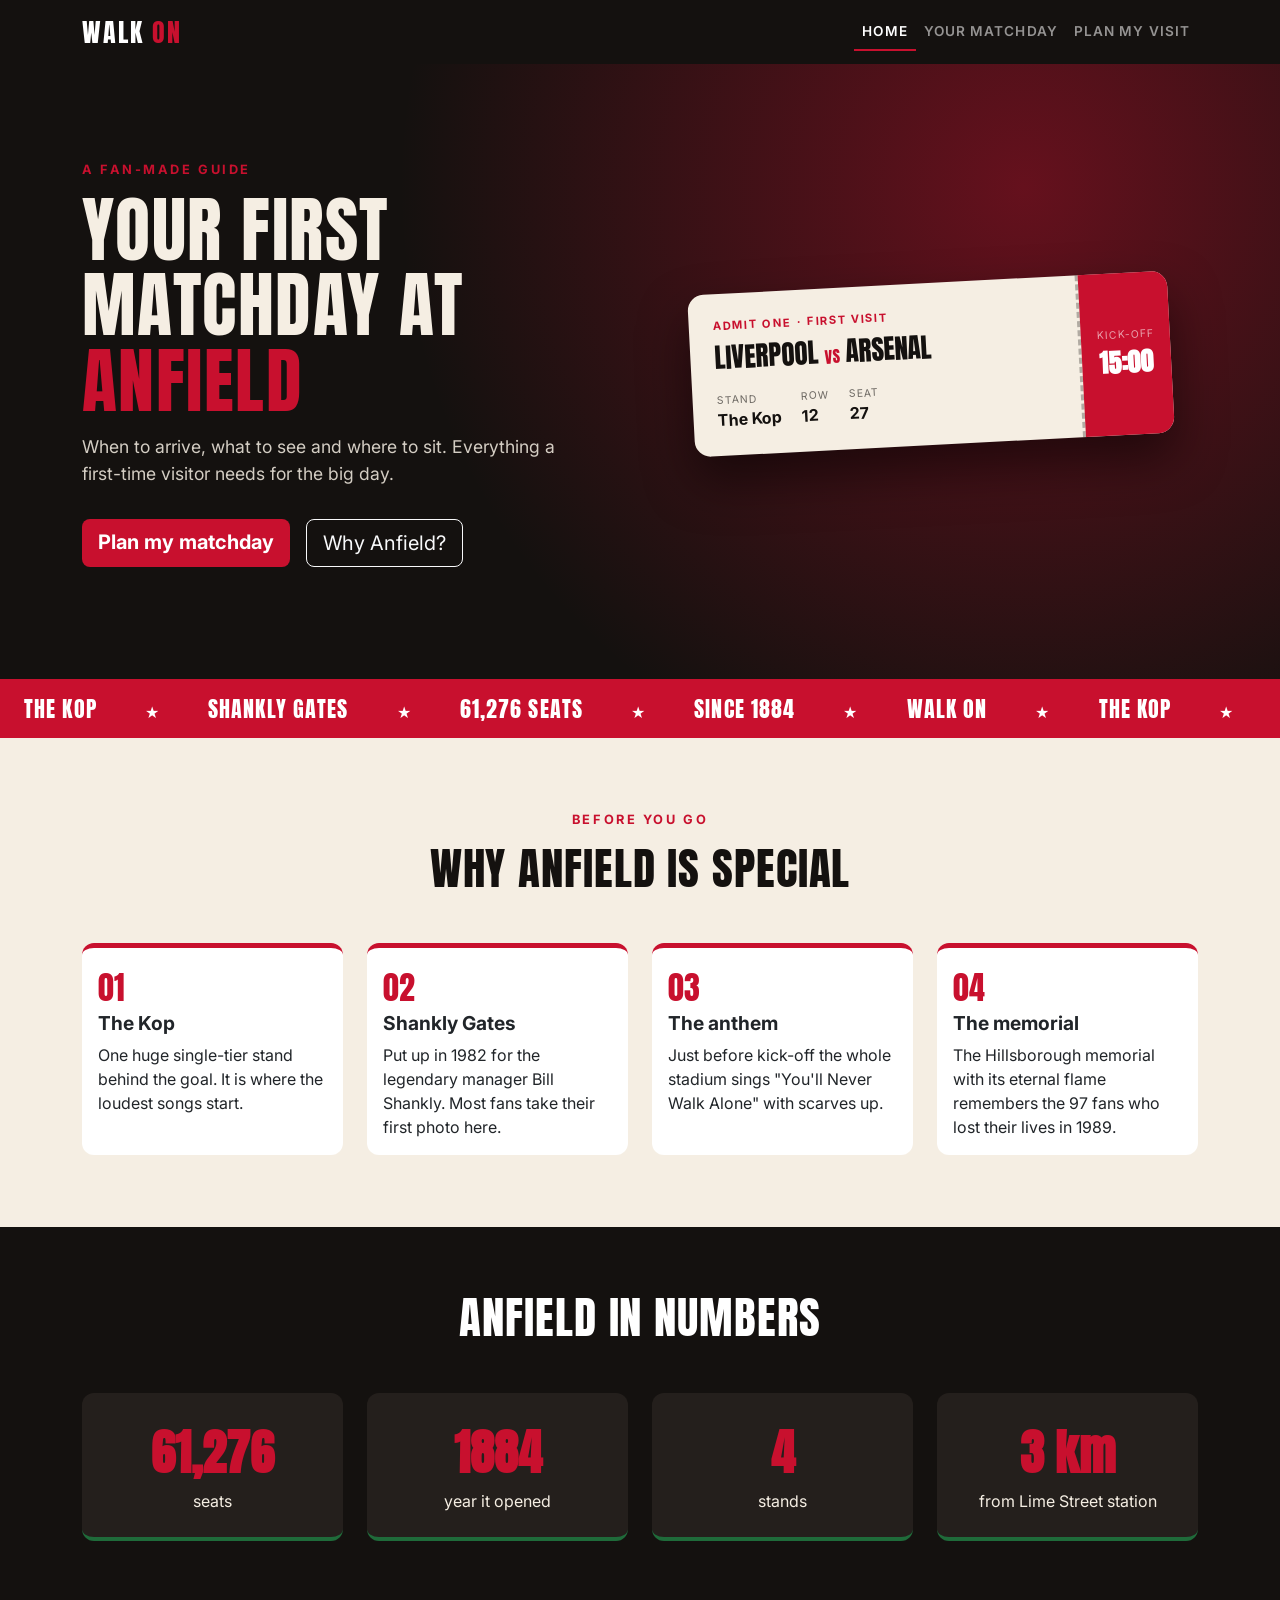
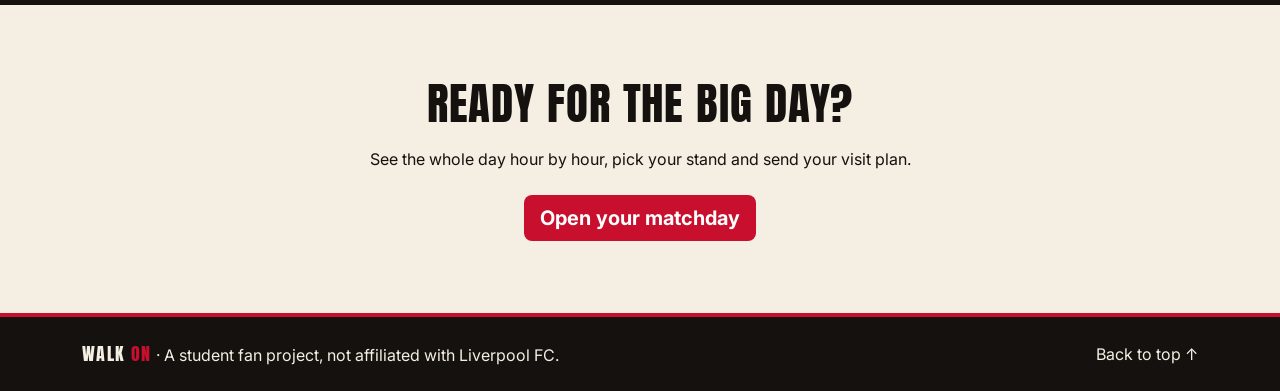
==== index.html @ 8450c429 "Add files via upload" ====
<!DOCTYPE html>
<html lang="en">
<head>
  <meta charset="UTF-8">
  <meta name="viewport" content="width=device-width, initial-scale=1.0">
  <title>Walk On | Your first matchday at Anfield</title>
  <link rel="preconnect" href="https://fonts.googleapis.com">
  <link rel="preconnect" href="https://fonts.gstatic.com" crossorigin>
  <link href="https://fonts.googleapis.com/css2?family=Anton&family=Inter:wght@400;600;700&display=swap" rel="stylesheet">
  <link href="https://cdn.jsdelivr.net/npm/bootstrap@5.3.8/dist/css/bootstrap.min.css" rel="stylesheet" integrity="sha384-sRIl4kxILFvY47J16cr9ZwB07vP4J8+LH7qKQnuqkuIAvNWLzeN8tE5YBujZqJLB" crossorigin="anonymous">
  <link rel="stylesheet" href="css/style.css">
</head>
<body>

  <header>
    <nav class="navbar navbar-expand-lg navbar-dark bg-ink sticky-top">
      <div class="container">
        <a class="navbar-brand logo" href="index.html">WALK <span>ON</span></a>
        <button class="navbar-toggler" type="button" data-bs-toggle="collapse" data-bs-target="#menu" aria-controls="menu" aria-expanded="false" aria-label="Toggle navigation">
          <span class="navbar-toggler-icon"></span>
        </button>
        <div class="collapse navbar-collapse" id="menu">
          <ul class="navbar-nav ms-auto">
            <li class="nav-item"><a class="nav-link active" aria-current="page" href="index.html">Home</a></li>
            <li class="nav-item"><a class="nav-link" href="matchday.html">Your Matchday</a></li>
            <li class="nav-item"><a class="nav-link" href="matchday.html#plan">Plan My Visit</a></li>
          </ul>
        </div>
      </div>
    </nav>
  </header>

  <main>

    <section class="hero">
      <div class="container">
        <div class="row align-items-center g-4 g-lg-5">
          <div class="col-12 col-lg-6 text-center text-lg-start">
            <p class="kicker">A fan-made guide</p>
            <h1 class="hero-title">Your first matchday at <span>Anfield</span></h1>
            <p class="hero-text">When to arrive, what to see and where to sit. Everything a first-time visitor needs for the big day.</p>
            <div class="d-flex flex-column flex-sm-row gap-3 justify-content-center justify-content-lg-start">
              <a href="matchday.html" class="btn btn-red btn-lg">Plan my matchday</a>
              <a href="#why" class="btn btn-outline-light btn-lg">Why Anfield?</a>
            </div>
          </div>
          <div class="col-12 col-lg-6">
            <div class="ticket">
              <div class="ticket-main">
                <p class="ticket-label">Admit one · First visit</p>
                <p class="ticket-match">Liverpool <span>vs</span> Arsenal</p>
                <div class="ticket-info">
                  <div><small>Stand</small><strong>The Kop</strong></div>
                  <div><small>Row</small><strong>12</strong></div>
                  <div><small>Seat</small><strong>27</strong></div>
                </div>
              </div>
              <div class="ticket-stub">
                <small>Kick-off</small>
                <strong>15:00</strong>
              </div>
            </div>
          </div>
        </div>
      </div>
    </section>

    <div class="marquee" aria-hidden="true">
      <div class="marquee-track">
        <span>The Kop</span><span>Shankly Gates</span><span>61,276 seats</span><span>Since 1884</span><span>Walk on</span>
        <span>The Kop</span><span>Shankly Gates</span><span>61,276 seats</span><span>Since 1884</span><span>Walk on</span>
      </div>
    </div>

    <section id="why" class="py-5 bg-cream">
      <div class="container py-lg-4">
        <p class="kicker text-center">Before you go</p>
        <h2 class="section-title text-center mb-5">Why Anfield is special</h2>
        <div class="row row-cols-1 row-cols-md-2 row-cols-lg-4 g-4">
          <div class="col">
            <article class="card h-100 why-card">
              <div class="card-body">
                <span class="why-number">01</span>
                <h3 class="card-title">The Kop</h3>
                <p class="card-text">One huge single-tier stand behind the goal. It is where the loudest songs start.</p>
              </div>
            </article>
          </div>
          <div class="col">
            <article class="card h-100 why-card">
              <div class="card-body">
                <span class="why-number">02</span>
                <h3 class="card-title">Shankly Gates</h3>
                <p class="card-text">Put up in 1982 for the legendary manager Bill Shankly. Most fans take their first photo here.</p>
              </div>
            </article>
          </div>
          <div class="col">
            <article class="card h-100 why-card">
              <div class="card-body">
                <span class="why-number">03</span>
                <h3 class="card-title">The anthem</h3>
                <p class="card-text">Just before kick-off the whole stadium sings "You'll Never Walk Alone" with scarves up.</p>
              </div>
            </article>
          </div>
          <div class="col">
            <article class="card h-100 why-card">
              <div class="card-body">
                <span class="why-number">04</span>
                <h3 class="card-title">The memorial</h3>
                <p class="card-text">The Hillsborough memorial with its eternal flame remembers the 97 fans who lost their lives in 1989.</p>
              </div>
            </article>
          </div>
        </div>
      </div>
    </section>

    <section class="numbers">
      <div class="container">
        <h2 class="section-title text-white text-center mb-5">Anfield in numbers</h2>
        <div class="numbers-grid">
          <div class="number-box">
            <strong>61,276</strong>
            <span>seats</span>
          </div>
          <div class="number-box">
            <strong>1884</strong>
            <span>year it opened</span>
          </div>
          <div class="number-box">
            <strong>4</strong>
            <span>stands</span>
          </div>
          <div class="number-box">
            <strong>3 km</strong>
            <span>from Lime Street station</span>
          </div>
        </div>
      </div>
    </section>

    <section class="py-5 bg-cream">
      <div class="container text-center py-lg-4">
        <h2 class="section-title mb-3">Ready for the big day?</h2>
        <p class="mb-4">See the whole day hour by hour, pick your stand and send your visit plan.</p>
        <a href="matchday.html" class="btn btn-red btn-lg">Open your matchday</a>
      </div>
    </section>

  </main>

  <footer class="footer">
    <div class="container d-flex flex-column flex-md-row justify-content-between align-items-center gap-2 text-center">
      <p class="mb-0"><span class="logo">WALK <span>ON</span></span> · A student fan project, not affiliated with Liverpool FC.</p>
      <a href="#" class="footer-link">Back to top ↑</a>
    </div>
  </footer>

  <script src="https://cdn.jsdelivr.net/npm/bootstrap@5.3.8/dist/js/bootstrap.bundle.min.js" integrity="sha384-FKyoEForCGlyvwx9Hj09JcYn3nv7wiPVlz7YYwJrWVcXK/BmnVDxM+D2scQbITxI" crossorigin="anonymous"></script>
</body>
</html>
---- css/style.css ----
:root {
  --red: #c8102e;
  --red-dark: #9e0c24;
  --ink: #14110f;
  --ink-soft: #241f1c;
  --cream: #f5eee3;
  --green: #1f6b3a;
  --title-font: 'Anton', Impact, 'Arial Narrow', sans-serif;
}

body {
  font-family: 'Inter', Arial, sans-serif;
  color: var(--ink);
  background-color: var(--cream);
}

section {
  scroll-margin-top: 4rem;
}

.bg-ink {
  background-color: var(--ink);
}

.bg-cream {
  background-color: var(--cream);
}

.logo {
  font-family: var(--title-font);
  font-size: 1.6rem;
  letter-spacing: 0.08em;
}

.logo span {
  color: var(--red);
}

.navbar .nav-link {
  text-transform: uppercase;
  font-size: 0.85rem;
  font-weight: 600;
  letter-spacing: 0.08em;
}

.navbar .nav-link.active {
  color: white;
  border-bottom: 2px solid var(--red);
}

.kicker {
  color: var(--red);
  text-transform: uppercase;
  font-weight: 700;
  letter-spacing: 0.2em;
  font-size: 0.8rem;
  margin-bottom: 0.75rem;
}

.section-title,
.hero-title {
  font-family: var(--title-font);
  text-transform: uppercase;
  letter-spacing: 0.02em;
}

.section-title {
  font-size: 2.2rem;
}

.btn-red {
  background-color: var(--red);
  color: white;
  font-weight: 700;
  border: none;
  transition: transform 0.2s, background-color 0.2s;
}

.btn-red:hover,
.btn-red:focus {
  background-color: var(--red-dark);
  color: white;
  transform: translateY(-2px);
}

.hero {
  background: radial-gradient(circle at 80% 20%, rgba(200, 16, 46, 0.45), transparent 55%), var(--ink);
  color: var(--cream);
  padding: 4rem 0 5rem;
  overflow: hidden;
}

.hero-title {
  font-size: 2.8rem;
  line-height: 1.05;
}

.hero-title span {
  color: var(--red);
}

.hero-text {
  font-size: 1.1rem;
  max-width: 32rem;
  margin: 1rem 0 2rem;
  opacity: 0.85;
}

.ticket {
  display: flex;
  max-width: 30rem;
  margin: 0 auto;
  background-color: var(--cream);
  color: var(--ink);
  border-radius: 1rem;
  transform: rotate(-3deg);
  transition: transform 0.3s;
  box-shadow: 0 1.5rem 3rem rgba(0, 0, 0, 0.5);
}

.ticket:hover {
  transform: rotate(0deg) scale(1.03);
}

.ticket-main {
  flex: 1;
  padding: 1.5rem;
  border-right: 3px dashed rgba(20, 17, 15, 0.3);
}

.ticket-label {
  text-transform: uppercase;
  font-size: 0.7rem;
  font-weight: 700;
  letter-spacing: 0.15em;
  color: var(--red);
  margin-bottom: 0.5rem;
}

.ticket-match {
  font-family: var(--title-font);
  font-size: 1.7rem;
  text-transform: uppercase;
  line-height: 1.1;
  margin-bottom: 1.25rem;
}

.ticket-match span {
  color: var(--red);
  font-size: 1rem;
}

.ticket-info {
  display: flex;
  gap: 1.25rem;
}

.ticket-info small,
.ticket-stub small {
  display: block;
  font-size: 0.65rem;
  text-transform: uppercase;
  letter-spacing: 0.1em;
  opacity: 0.6;
}

.ticket-info strong {
  font-size: 1rem;
}

.ticket-stub {
  display: flex;
  flex-direction: column;
  justify-content: center;
  align-items: center;
  padding: 1rem;
  background-color: var(--red);
  color: white;
  border-radius: 0 1rem 1rem 0;
}

.ticket-stub strong {
  font-family: var(--title-font);
  font-size: 1.6rem;
}

.marquee {
  background-color: var(--red);
  color: white;
  overflow: hidden;
  padding: 0.8rem 0;
}

.marquee-track {
  display: flex;
  width: max-content;
  animation: slide 20s linear infinite;
}

.marquee-track span {
  font-family: var(--title-font);
  font-size: 1.4rem;
  text-transform: uppercase;
  letter-spacing: 0.05em;
  padding: 0 1.5rem;
}

.marquee-track span::after {
  content: "★";
  margin-left: 3rem;
  font-size: 1rem;
}

@keyframes slide {
  from {
    transform: translateX(0);
  }
  to {
    transform: translateX(-50%);
  }
}

.why-card {
  border: none;
  border-top: 5px solid var(--red);
  border-radius: 0.75rem;
  transition: transform 0.25s, box-shadow 0.25s;
}

.why-card:hover {
  transform: translateY(-6px);
  box-shadow: 0 1rem 2rem rgba(20, 17, 15, 0.15);
}

.why-number {
  font-family: var(--title-font);
  font-size: 2rem;
  color: var(--red);
}

.why-card .card-title {
  font-weight: 700;
  font-size: 1.2rem;
}

.numbers {
  background-color: var(--ink);
  padding: 4rem 0;
}

.numbers-grid {
  display: grid;
  grid-template-columns: repeat(2, 1fr);
  gap: 1rem;
}

.number-box {
  background-color: var(--ink-soft);
  border-bottom: 4px solid var(--green);
  border-radius: 0.75rem;
  padding: 1.5rem 1rem;
  text-align: center;
  color: var(--cream);
}

.number-box strong {
  display: block;
  font-family: var(--title-font);
  font-size: 2.2rem;
  color: var(--red);
}

.page-head {
  background: radial-gradient(circle at 20% 30%, rgba(200, 16, 46, 0.45), transparent 55%), var(--ink);
  color: var(--cream);
  padding: 4rem 0 3rem;
}

.timeline-section {
  background-color: var(--ink);
  padding: 1rem 1rem 4rem;
}

.timeline {
  max-width: 75rem;
  margin: 0 auto;
  display: grid;
  grid-template-columns: 1fr;
  gap: 1rem;
}

.step {
  display: flex;
  gap: 1rem;
  background-color: var(--ink-soft);
  color: var(--cream);
  border-left: 4px solid var(--red);
  border-radius: 0.75rem;
  padding: 1.25rem;
  transition: transform 0.25s, background-color 0.25s;
}

.step:hover {
  transform: translateY(-4px);
  background-color: #2f2824;
}

.step-time {
  font-family: var(--title-font);
  font-size: 1.5rem;
  color: var(--red);
}

.step-body h2 {
  font-size: 1.1rem;
  font-weight: 700;
  margin-bottom: 0.25rem;
}

.step-body p {
  margin: 0;
  opacity: 0.8;
}

.step-big {
  background-color: var(--red);
}

.step-big .step-time {
  color: var(--cream);
}

.step-big:hover {
  background-color: var(--red-dark);
}

.stands-table {
  background-color: white;
  border-radius: 0.75rem;
  overflow: hidden;
}

.stands-table caption {
  caption-side: bottom;
  font-size: 0.85rem;
}

.stands-table thead th {
  background-color: var(--ink);
  color: var(--cream);
  text-transform: uppercase;
  font-size: 0.8rem;
  letter-spacing: 0.08em;
}

.stands-table tbody tr:hover th,
.stands-table tbody tr:hover td {
  background-color: #fbe6e9;
}

.tips-title {
  font-size: 1.8rem;
  margin-bottom: 1rem;
}

.accordion-button:not(.collapsed) {
  background-color: var(--red);
  color: white;
}

.accordion-button:focus {
  box-shadow: none;
}

.plan {
  background-color: var(--ink);
  color: var(--cream);
  padding: 4rem 0;
}

.plan-form {
  background-color: var(--ink-soft);
  border-radius: 1rem;
  padding: 1.5rem 1rem;
  margin: 0;
}

.plan-form .form-control:focus,
.plan-form .form-select:focus {
  border-color: var(--red);
  box-shadow: 0 0 0 0.2rem rgba(200, 16, 46, 0.35);
}

.plan-form .form-check-input:checked {
  background-color: var(--red);
  border-color: var(--red);
}

.footer {
  background-color: var(--ink);
  color: var(--cream);
  padding: 1.5rem 0;
  border-top: 4px solid var(--red);
}

.footer .logo {
  font-size: 1.1rem;
}

.footer-link {
  color: var(--cream);
  text-decoration: none;
}

.footer-link:hover {
  color: var(--red);
}

@media (min-width: 768px) {
  .hero-title {
    font-size: 3.8rem;
  }

  .timeline {
    grid-template-columns: repeat(2, 1fr);
  }

  .plan-form {
    padding: 2rem;
  }
}

@media (min-width: 992px) {
  .hero {
    padding: 6rem 0 7rem;
  }

  .hero-title {
    font-size: 4.5rem;
  }

  .section-title {
    font-size: 2.8rem;
  }

  .numbers-grid {
    grid-template-columns: repeat(4, 1fr);
    gap: 1.5rem;
  }

  .number-box strong {
    font-size: 3rem;
  }
}

@media (min-width: 1200px) {
  .timeline {
    grid-template-columns: repeat(4, 1fr);
  }

  .step {
    flex-direction: column;
    gap: 0.5rem;
    border-left: none;
    border-top: 4px solid var(--red);
  }

  .step-time {
    font-size: 2.2rem;
  }
}

@media (prefers-reduced-motion: reduce) {
  .marquee-track {
    animation: none;
  }
}
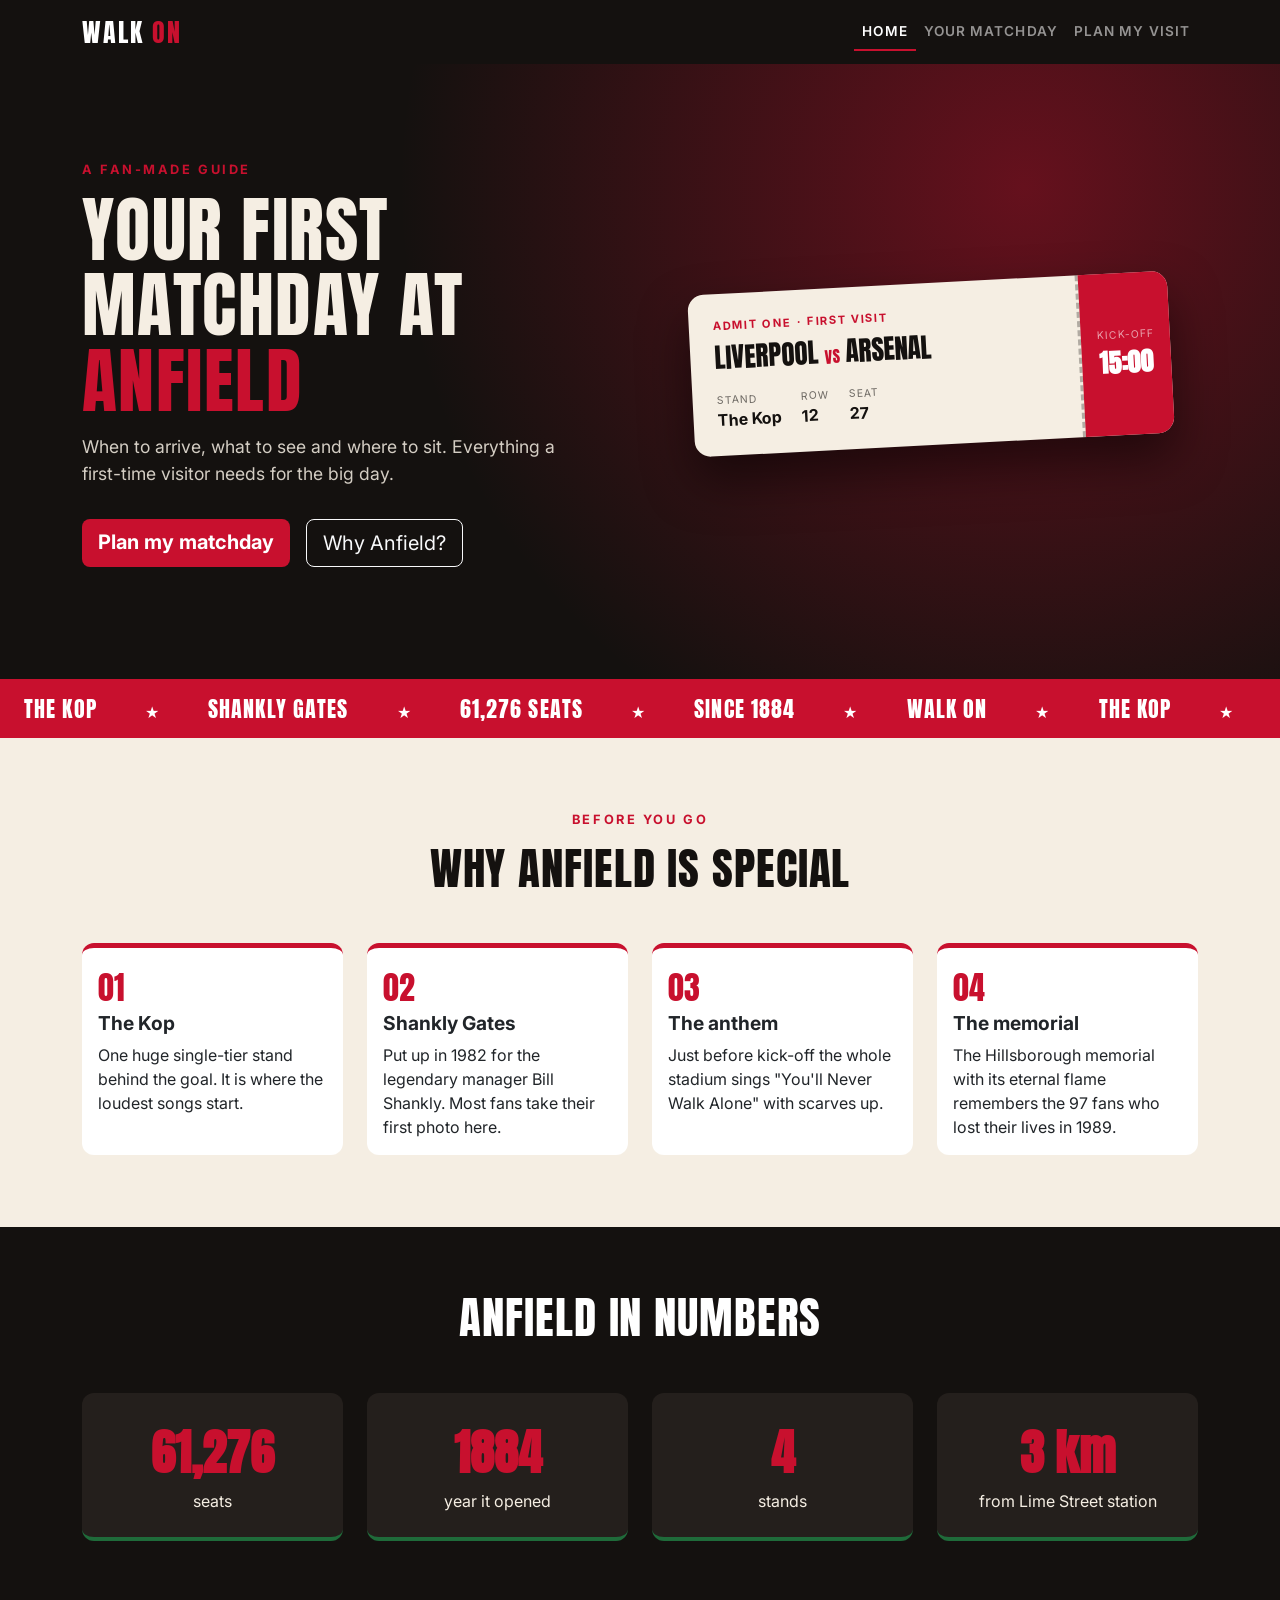
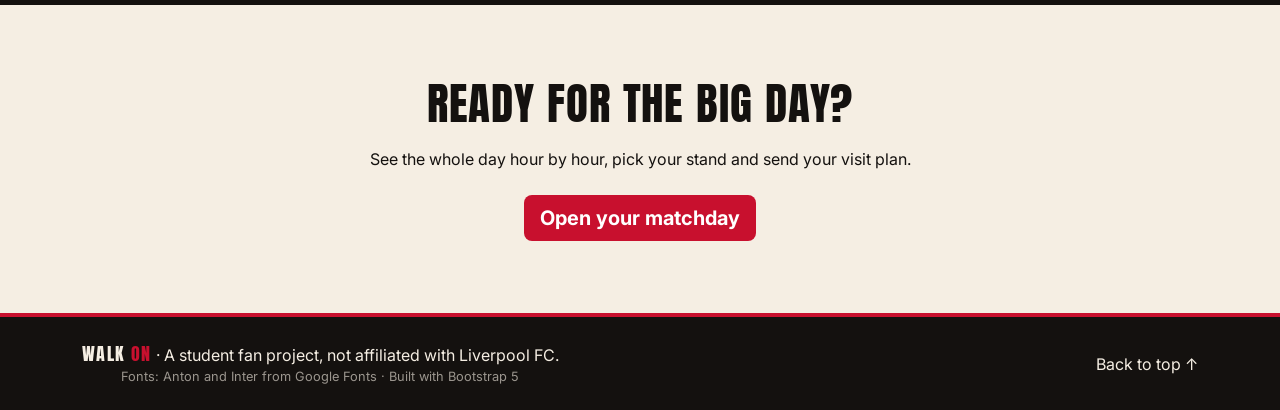
==== commit d4ae419a: "Add files via upload" ====
--- a/index.html
+++ b/index.html
@@ -16,9 +16,10 @@
     <nav class="navbar navbar-expand-lg navbar-dark bg-ink sticky-top">
       <div class="container">
         <a class="navbar-brand logo" href="index.html">WALK <span>ON</span></a>
-        <button class="navbar-toggler" type="button" data-bs-toggle="collapse" data-bs-target="#menu" aria-controls="menu" aria-expanded="false" aria-label="Toggle navigation">
+        <input type="checkbox" id="menu-toggle" class="menu-toggle" aria-label="Toggle navigation">
+        <label for="menu-toggle" class="navbar-toggler">
           <span class="navbar-toggler-icon"></span>
-        </button>
+        </label>
         <div class="collapse navbar-collapse" id="menu">
           <ul class="navbar-nav ms-auto">
             <li class="nav-item"><a class="nav-link active" aria-current="page" href="index.html">Home</a></li>
@@ -153,11 +154,13 @@
 
   <footer class="footer">
     <div class="container d-flex flex-column flex-md-row justify-content-between align-items-center gap-2 text-center">
-      <p class="mb-0"><span class="logo">WALK <span>ON</span></span> · A student fan project, not affiliated with Liverpool FC.</p>
+      <div>
+        <p class="mb-0"><span class="logo">WALK <span>ON</span></span> · A student fan project, not affiliated with Liverpool FC.</p>
+        <p class="credits mb-0">Fonts: Anton and Inter from Google Fonts · Built with Bootstrap 5</p>
+      </div>
       <a href="#" class="footer-link">Back to top ↑</a>
     </div>
   </footer>
 
-  <script src="https://cdn.jsdelivr.net/npm/bootstrap@5.3.8/dist/js/bootstrap.bundle.min.js" integrity="sha384-FKyoEForCGlyvwx9Hj09JcYn3nv7wiPVlz7YYwJrWVcXK/BmnVDxM+D2scQbITxI" crossorigin="anonymous"></script>
 </body>
 </html>
--- a/css/style.css
+++ b/css/style.css
@@ -46,6 +46,24 @@
 .navbar .nav-link.active {
   color: white;
   border-bottom: 2px solid var(--red);
+}
+
+.menu-toggle {
+  position: absolute;
+  opacity: 0;
+  pointer-events: none;
+}
+
+.menu-toggle:checked ~ .navbar-collapse {
+  display: block;
+}
+
+.navbar-toggler {
+  cursor: pointer;
+}
+
+.menu-toggle:focus-visible + .navbar-toggler {
+  box-shadow: 0 0 0 0.2rem rgba(200, 16, 46, 0.6);
 }
 
 .kicker {
@@ -363,9 +381,27 @@
   margin-bottom: 1rem;
 }
 
-.accordion-button:not(.collapsed) {
+.accordion-item {
+  overflow: hidden;
+}
+
+.accordion-button {
+  cursor: pointer;
+  list-style: none;
+}
+
+.accordion-button::-webkit-details-marker {
+  display: none;
+}
+
+details[open] > .accordion-button {
   background-color: var(--red);
   color: white;
+}
+
+details[open] > .accordion-button::after {
+  transform: rotate(-180deg);
+  filter: brightness(0) invert(1);
 }
 
 .accordion-button:focus {
@@ -407,6 +443,11 @@
   font-size: 1.1rem;
 }
 
+.credits {
+  font-size: 0.8rem;
+  opacity: 0.6;
+}
+
 .footer-link {
   color: var(--cream);
   text-decoration: none;
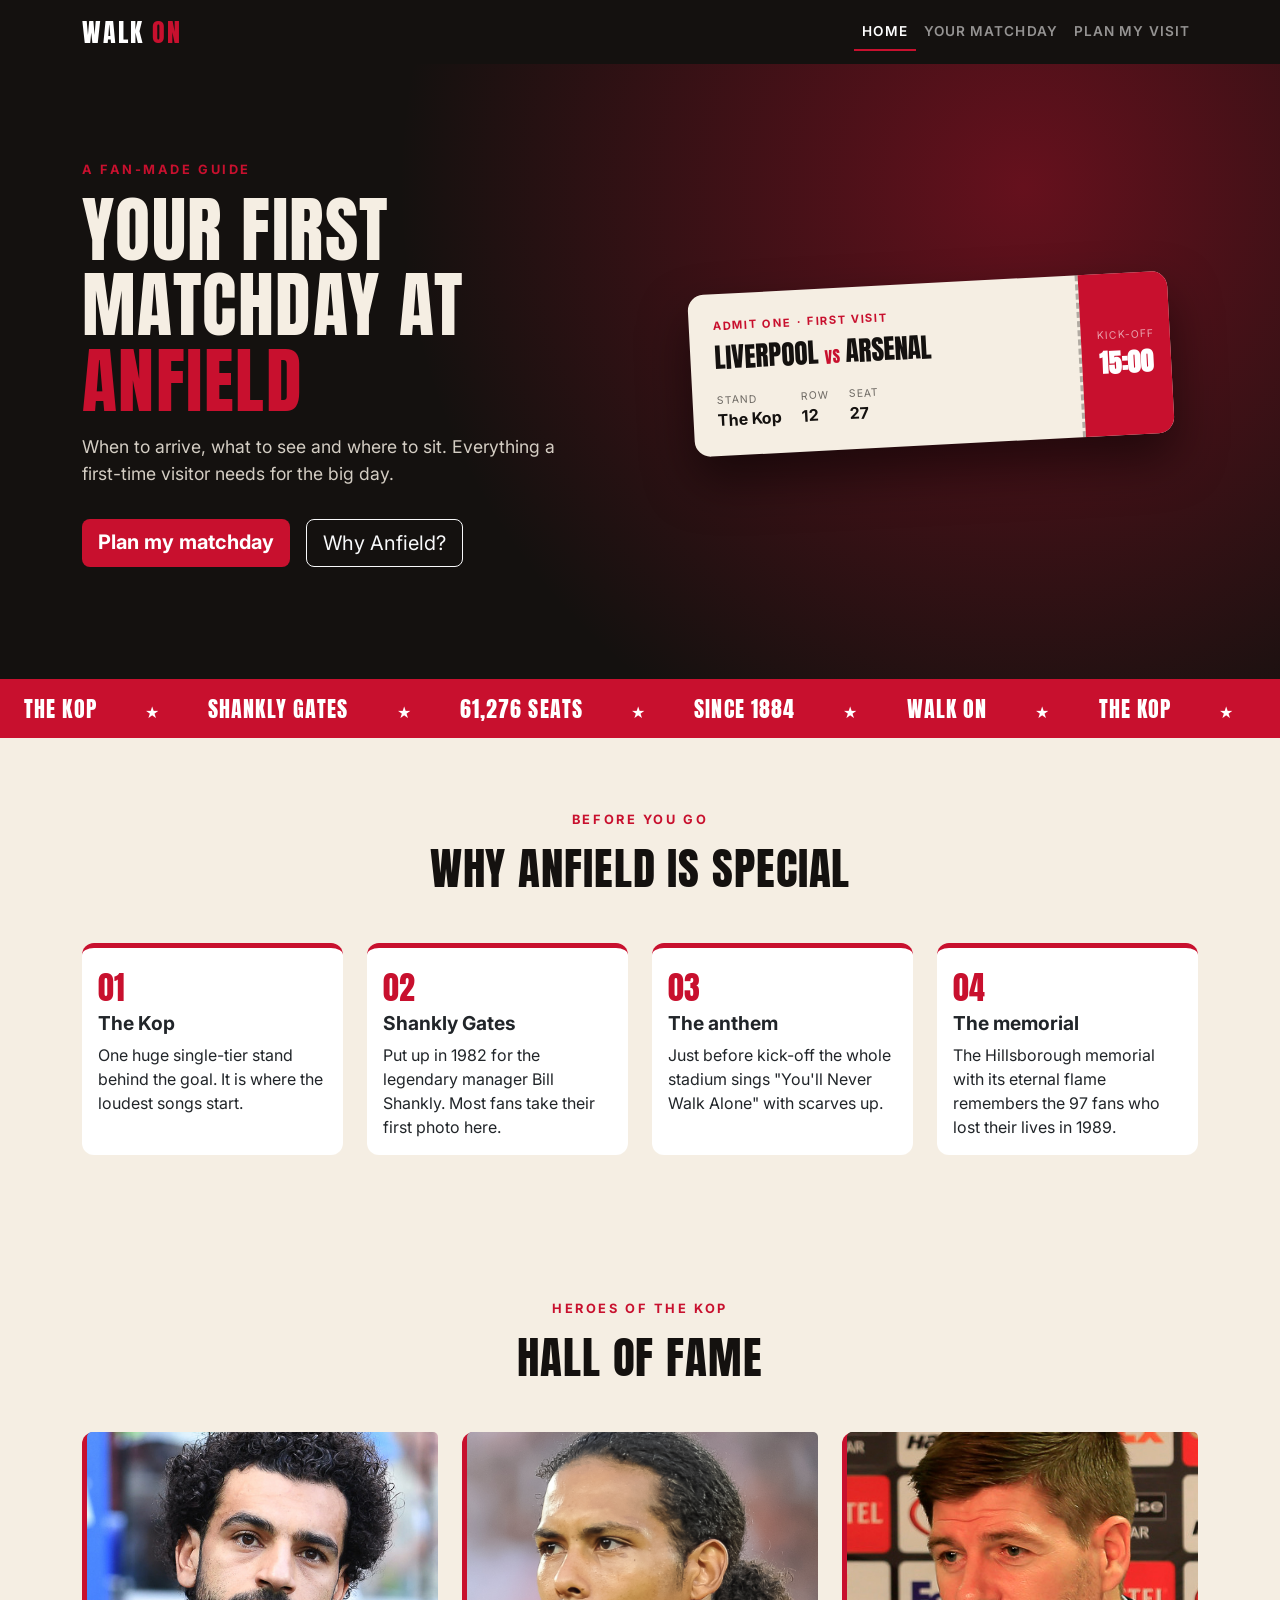
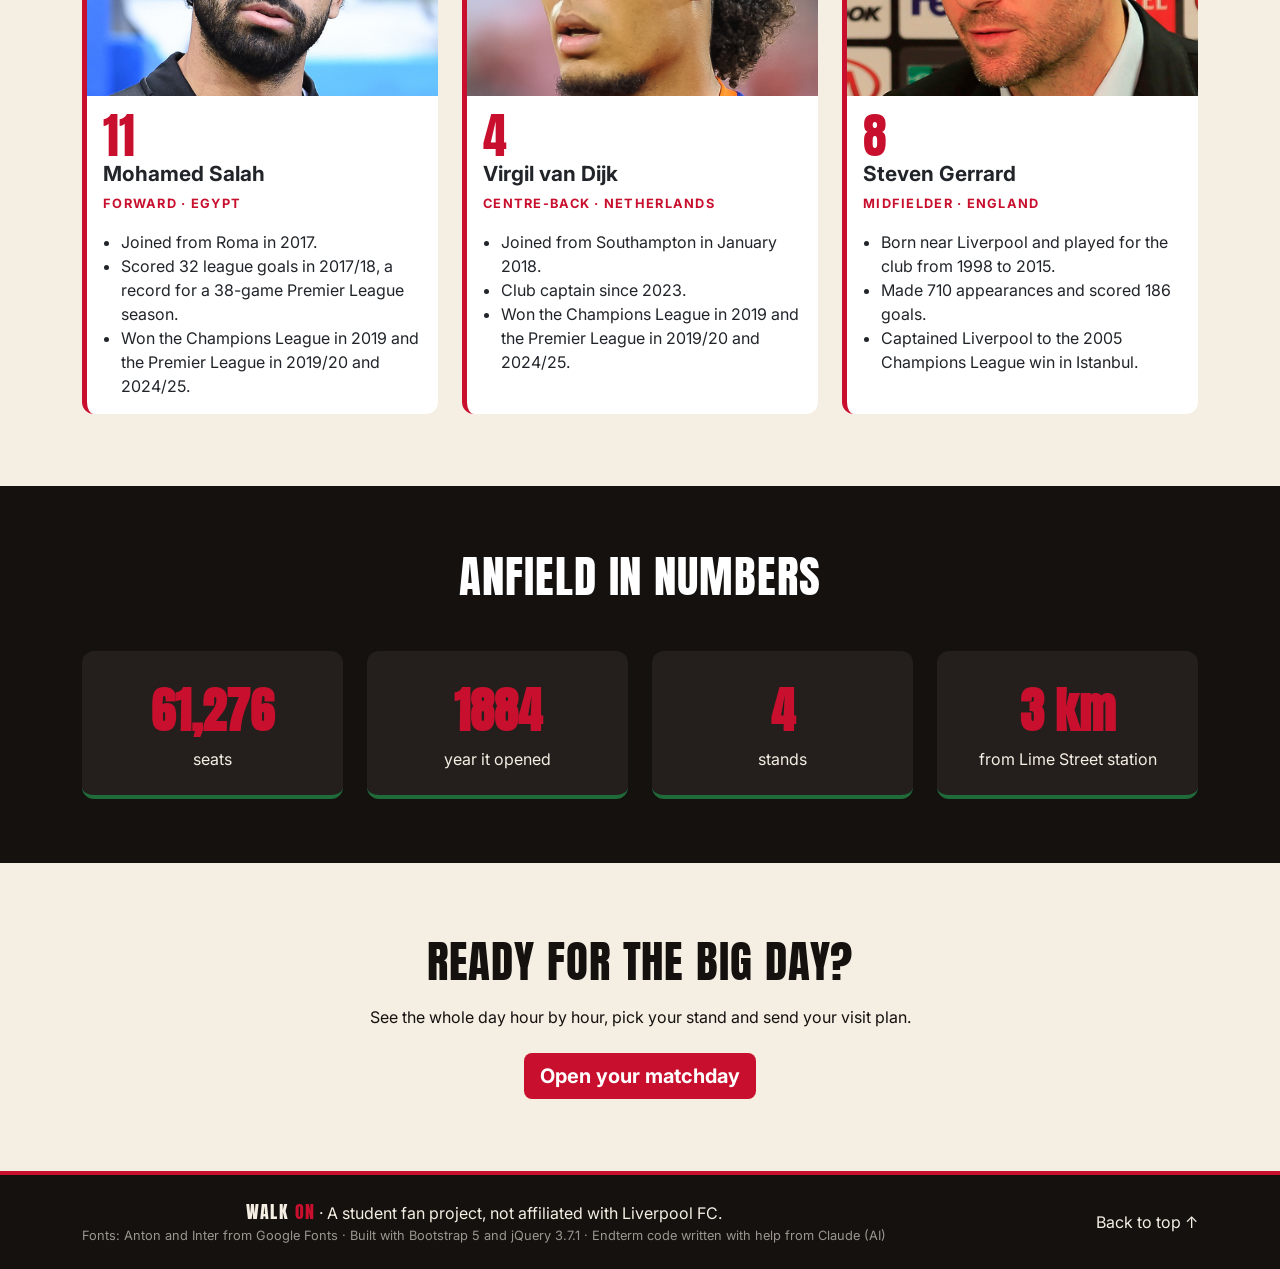
==== commit 8fbe397d: "Add Hall of Fame, photos and styles" ====
--- a/index.html
+++ b/index.html
@@ -118,6 +118,60 @@
       </div>
     </section>
 
+    <section id="legends" class="py-5">
+      <div class="container py-lg-4">
+        <p class="kicker text-center">Heroes of the Kop</p>
+        <h2 class="section-title text-center mb-5">Hall of Fame</h2>
+        <div class="row row-cols-1 row-cols-lg-3 g-4">
+          <div class="col">
+            <article class="card h-100 legend-card">
+                <img src="images/Mohamed_Salah_2018.jpg" alt="Mohamed Salah in an Egypt shirt" class="card-img-top legend-photo">
+                <div class="card-body">
+                <span class="legend-number">11</span>
+                <h3 class="card-title">Mohamed Salah</h3>
+                <p class="legend-role">Forward · Egypt</p>
+                <ul class="legend-facts">
+                  <li>Joined from Roma in 2017.</li>
+                  <li>Scored 32 league goals in 2017/18, a record for a 38-game Premier League season.</li>
+                  <li>Won the Champions League in 2019 and the Premier League in 2019/20 and 2024/25.</li>
+                </ul>
+              </div>
+            </article>
+          </div>
+          <div class="col">
+            <article class="card h-100 legend-card">
+              <img src="images/VVD.jpg" alt="Virgil van Dijk during a match" class="card-img-top legend-photo">
+              <div class="card-body">
+                <span class="legend-number">4</span>
+                <h3 class="card-title">Virgil van Dijk</h3>
+                <p class="legend-role">Centre-back · Netherlands</p>
+                <ul class="legend-facts">
+                  <li>Joined from Southampton in January 2018.</li>
+                  <li>Club captain since 2023.</li>
+                  <li>Won the Champions League in 2019 and the Premier League in 2019/20 and 2024/25.</li>
+                </ul>
+              </div>
+            </article>
+          </div>
+          <div class="col">
+            <article class="card h-100 legend-card">
+              <img src="images/Steven_Gerrard_2018.jpg" alt="Steven Gerrard" class="card-img-top legend-photo">
+              <div class="card-body">
+                <span class="legend-number">8</span>
+                <h3 class="card-title">Steven Gerrard</h3>
+                <p class="legend-role">Midfielder · England</p>
+                <ul class="legend-facts">
+                  <li>Born near Liverpool and played for the club from 1998 to 2015.</li>
+                  <li>Made 710 appearances and scored 186 goals.</li>
+                  <li>Captained Liverpool to the 2005 Champions League win in Istanbul.</li>
+                </ul>
+              </div>
+            </article>
+          </div>
+        </div>
+      </div>
+    </section>
+
     <section class="numbers">
       <div class="container">
         <h2 class="section-title text-white text-center mb-5">Anfield in numbers</h2>
@@ -156,11 +210,13 @@
     <div class="container d-flex flex-column flex-md-row justify-content-between align-items-center gap-2 text-center">
       <div>
         <p class="mb-0"><span class="logo">WALK <span>ON</span></span> · A student fan project, not affiliated with Liverpool FC.</p>
-        <p class="credits mb-0">Fonts: Anton and Inter from Google Fonts · Built with Bootstrap 5</p>
+        <p class="credits mb-0">Fonts: Anton and Inter from Google Fonts · Built with Bootstrap 5 and jQuery 3.7.1 · Endterm code written with help from Claude (AI)</p>
       </div>
       <a href="#" class="footer-link">Back to top ↑</a>
     </div>
   </footer>
 
+  <script src="https://code.jquery.com/jquery-3.7.1.min.js"></script>
+  <script src="js/effects.js"></script>
 </body>
 </html>
--- a/css/style.css
+++ b/css/style.css
@@ -75,6 +75,16 @@
   margin-bottom: 0.75rem;
 }
 
+:root {
+  scroll-behavior: auto;
+}
+
+:is(a, button, input, select, .navbar-toggler):focus-visible {
+  outline: 3px solid #fff !important;
+  outline-offset: 0;
+  box-shadow: 0 0 0 6px var(--red) !important;
+}
+
 .section-title,
 .hero-title {
   font-family: var(--title-font);
@@ -98,6 +108,14 @@
 .btn-red:focus {
   background-color: var(--red-dark);
   color: white;
+  transform: translateY(-2px);
+}
+
+.btn-outline-light {
+  transition: transform 0.2s, background-color 0.2s, color 0.2s;
+}
+
+.btn-outline-light:hover {
   transform: translateY(-2px);
 }
 
@@ -261,6 +279,61 @@
   font-size: 1.2rem;
 }
 
+.legend-photo {
+  aspect-ratio: 4 / 3;
+  object-fit: cover;
+  object-position: center 20%;
+}
+
+.legend-card {
+  border: none;
+  border-left: 5px solid var(--red);
+  border-radius: 0.75rem;
+  transition: transform 0.25s, box-shadow 0.25s;
+}
+
+.legend-card:hover {
+  transform: translateY(-6px);
+  box-shadow: 0 1rem 2rem rgba(20, 17, 15, 0.15);
+}
+
+.legend-number {
+  font-family: var(--title-font);
+  font-size: 3rem;
+  line-height: 1;
+  color: var(--red);
+}
+
+.legend-card .card-title {
+  font-weight: 700;
+  font-size: 1.3rem;
+}
+
+.legend-role {
+  color: var(--red);
+  font-size: 0.8rem;
+  font-weight: 700;
+  letter-spacing: 0.1em;
+  text-transform: uppercase;
+}
+
+.legend-facts {
+  padding-left: 1.1rem;
+  margin: 0;
+}
+
+.anfield-photo {
+  margin: 0;
+  background-color: var(--ink);
+}
+
+.anfield-photo img {
+  display: block;
+  width: 100%;
+  max-width: 40rem;
+  margin: 0 auto;
+}
+
 .numbers {
   background-color: var(--ink);
   padding: 4rem 0;
@@ -329,7 +402,7 @@
   color: var(--red);
 }
 
-.step-body h2 {
+.step-body h3 {
   font-size: 1.1rem;
   font-weight: 700;
   margin-bottom: 0.25rem;
@@ -387,25 +460,16 @@
 
 .accordion-button {
   cursor: pointer;
-  list-style: none;
-}
-
-.accordion-button::-webkit-details-marker {
-  display: none;
-}
-
-details[open] > .accordion-button {
+}
+
+.accordion-button:not(.collapsed) {
   background-color: var(--red);
   color: white;
-}
-
-details[open] > .accordion-button::after {
-  transform: rotate(-180deg);
+  box-shadow: none;
+}
+
+.accordion-button:not(.collapsed)::after {
   filter: brightness(0) invert(1);
-}
-
-.accordion-button:focus {
-  box-shadow: none;
 }
 
 .plan {
@@ -432,6 +496,56 @@
   border-color: var(--red);
 }
 
+.timeline-tools {
+  max-width: 75rem;
+  margin: 0 auto 1.5rem;
+  color: var(--cream);
+}
+
+.timeline-count {
+  margin: 1rem 0 0;
+  font-size: 0.9rem;
+  opacity: 0.8;
+}
+
+.timeline-empty {
+  max-width: 75rem;
+  margin: 0 auto;
+  padding: 1.5rem;
+  background-color: var(--ink-soft);
+  border-left: 4px solid var(--red);
+  border-radius: 0.75rem;
+  color: var(--cream);
+  text-align: center;
+}
+
+.field-error {
+  margin-top: 0.35rem;
+  font-size: 0.85rem;
+  font-weight: 600;
+  color: #ff8a9b;
+}
+
+.field-error:empty {
+  display: none;
+}
+
+.plan-form .form-control.is-invalid,
+.plan-form .form-select.is-invalid {
+  border-color: #ff8a9b;
+  background-image: none;
+  padding-right: 0.75rem;
+}
+
+.form-success {
+  background-color: var(--green);
+  color: white;
+  font-weight: 600;
+  border-radius: 0.75rem;
+  padding: 1rem 1.25rem;
+  text-align: center;
+}
+
 .footer {
   background-color: var(--ink);
   color: var(--cream);
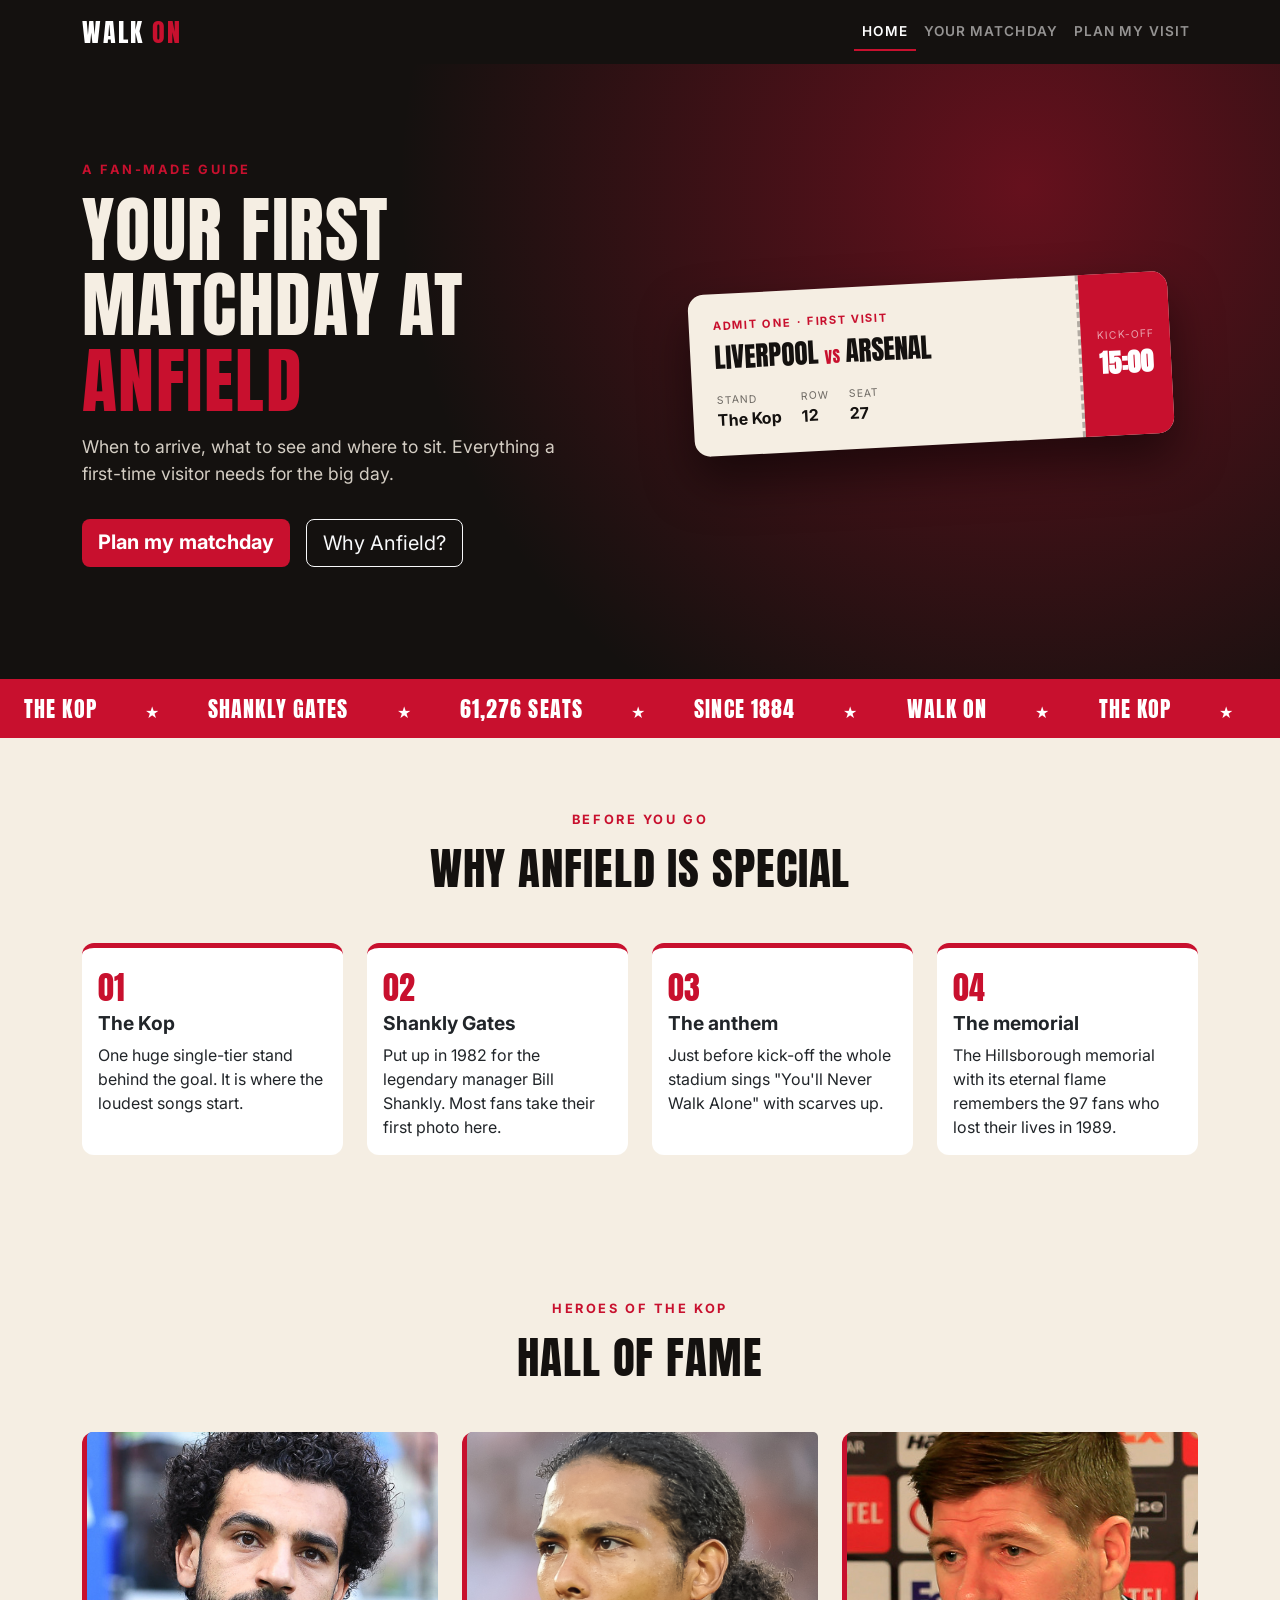
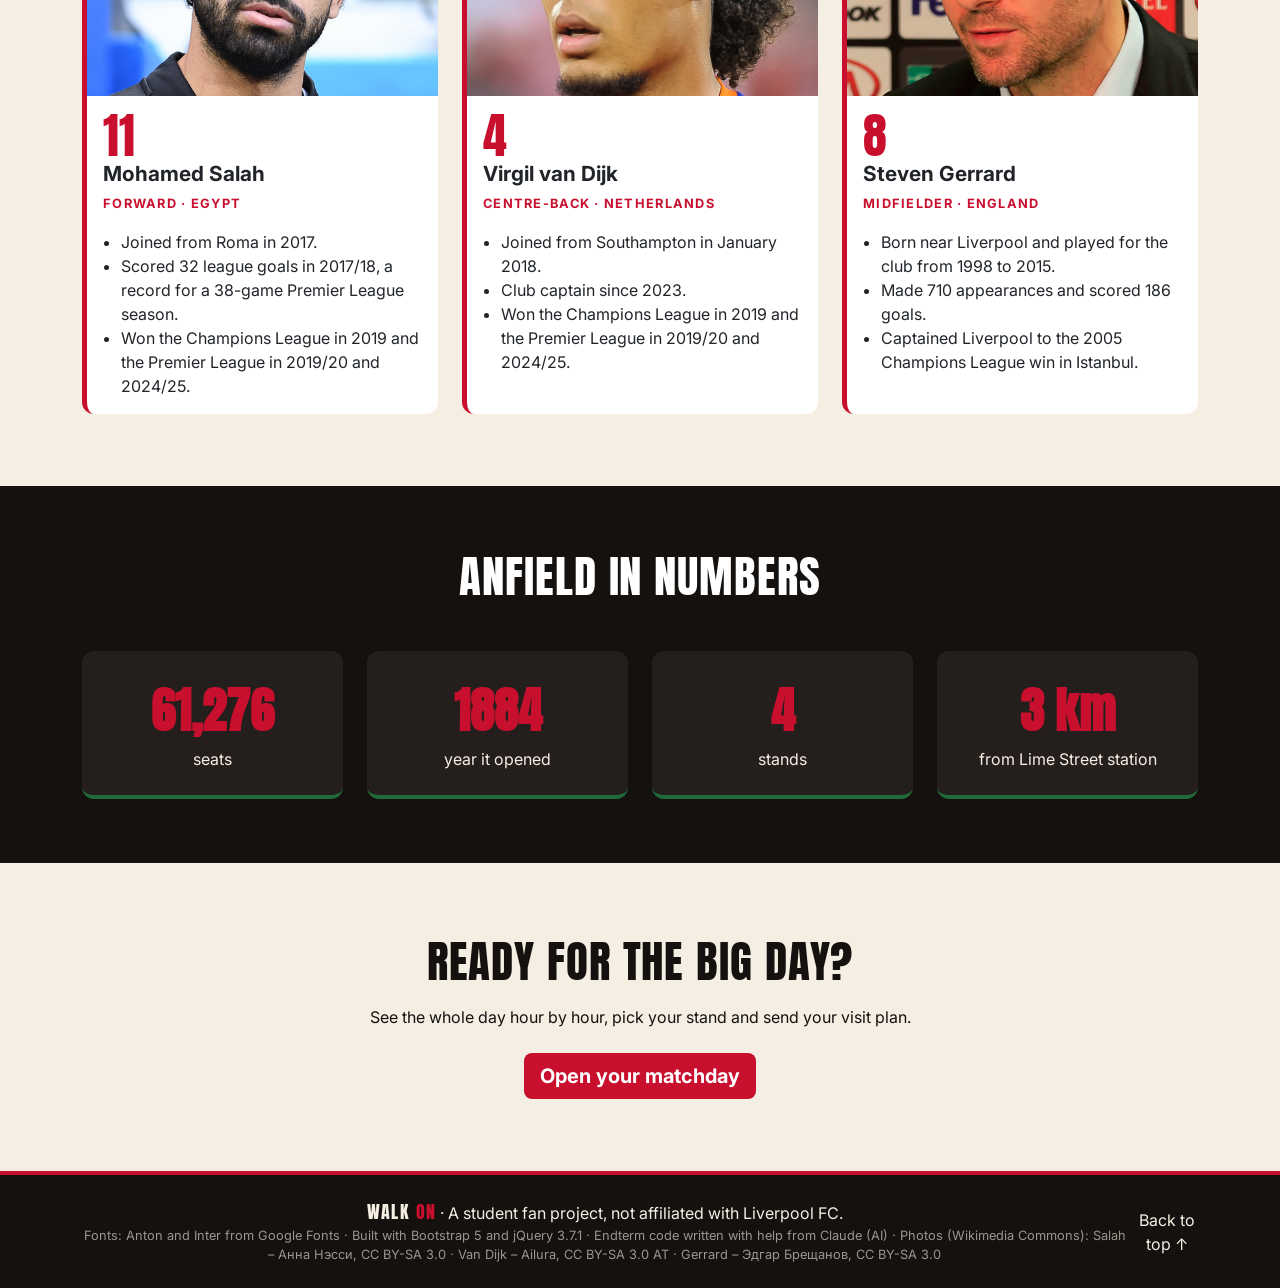
==== commit 7976190f: "Add photo credits to home page" ====
--- a/index.html
+++ b/index.html
@@ -210,7 +210,7 @@
     <div class="container d-flex flex-column flex-md-row justify-content-between align-items-center gap-2 text-center">
       <div>
         <p class="mb-0"><span class="logo">WALK <span>ON</span></span> · A student fan project, not affiliated with Liverpool FC.</p>
-        <p class="credits mb-0">Fonts: Anton and Inter from Google Fonts · Built with Bootstrap 5 and jQuery 3.7.1 · Endterm code written with help from Claude (AI)</p>
+        <p class="credits mb-0">Fonts: Anton and Inter from Google Fonts · Built with Bootstrap 5 and jQuery 3.7.1 · Endterm code written with help from Claude (AI) · Photos (Wikimedia Commons): Salah – Анна Нэсси, CC BY-SA 3.0 · Van Dijk – Ailura, CC BY-SA 3.0 AT · Gerrard – Эдгар Брещанов, CC BY-SA 3.0</p>
       </div>
       <a href="#" class="footer-link">Back to top ↑</a>
     </div>
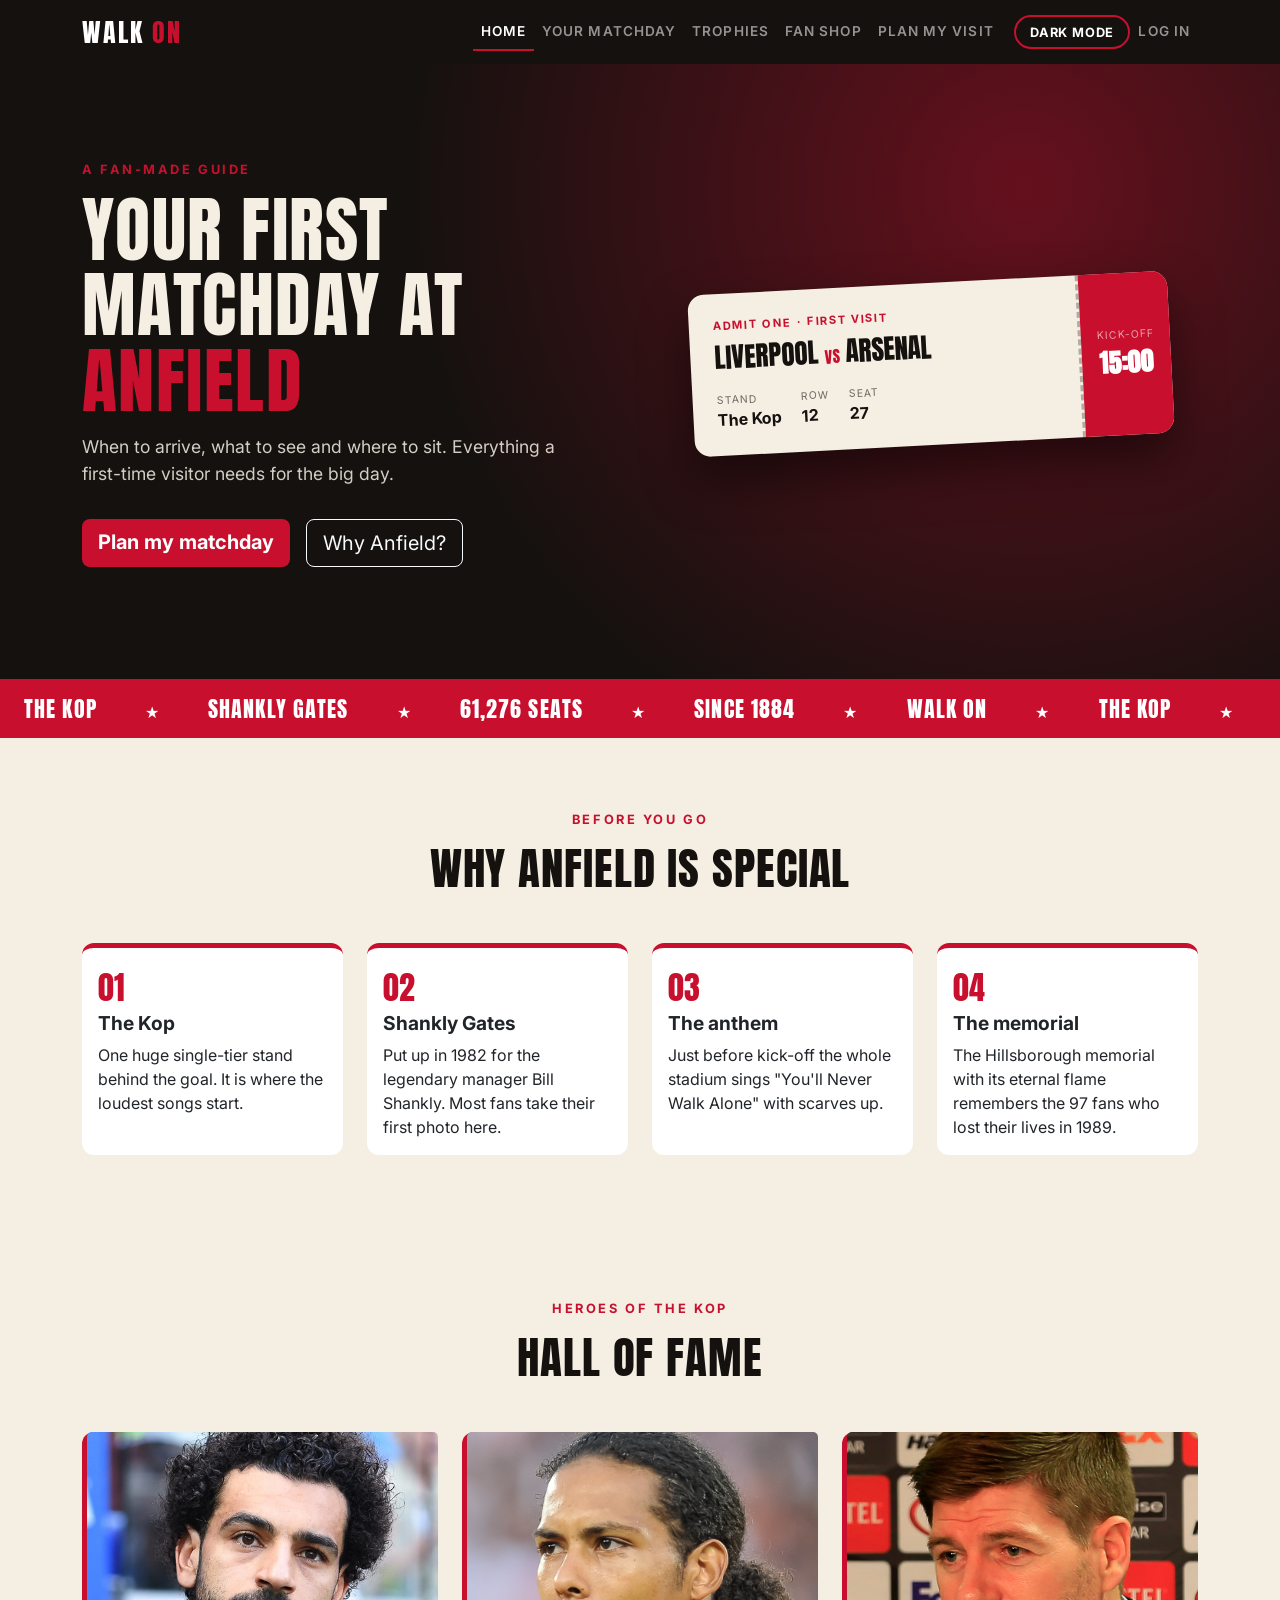
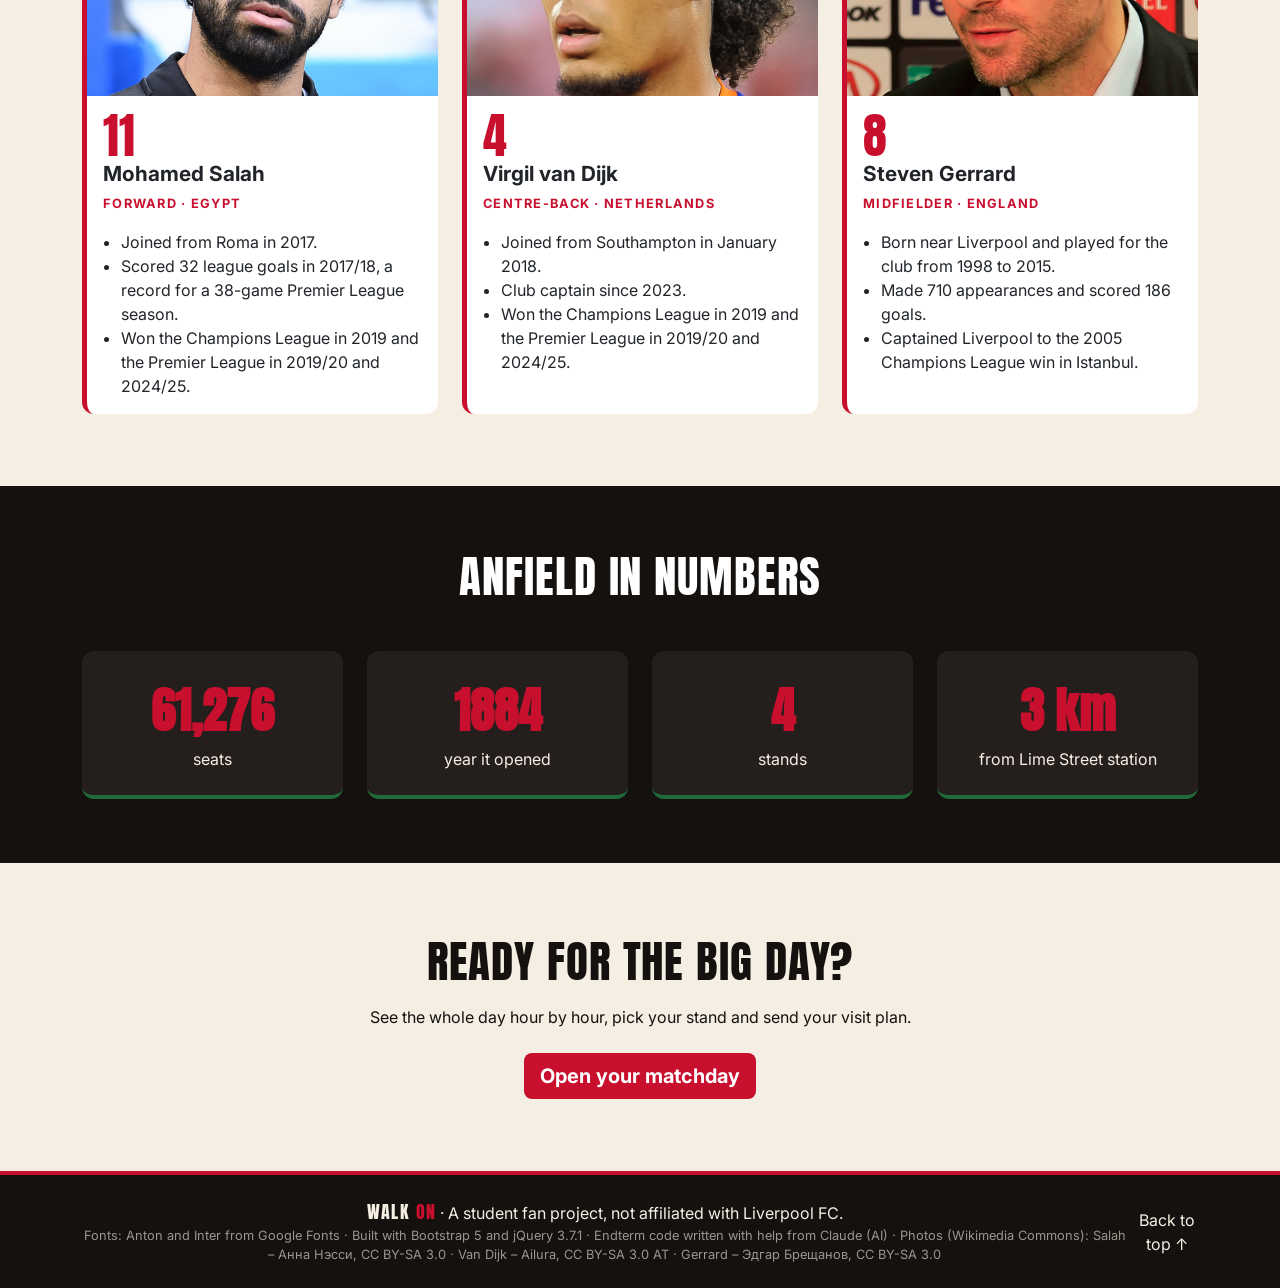
==== commit e38f9390: "Add fan accounts and saved visit plan" ====
--- a/index.html
+++ b/index.html
@@ -9,6 +9,7 @@
   <link href="https://fonts.googleapis.com/css2?family=Anton&family=Inter:wght@400;600;700&display=swap" rel="stylesheet">
   <link href="https://cdn.jsdelivr.net/npm/bootstrap@5.3.8/dist/css/bootstrap.min.css" rel="stylesheet" integrity="sha384-sRIl4kxILFvY47J16cr9ZwB07vP4J8+LH7qKQnuqkuIAvNWLzeN8tE5YBujZqJLB" crossorigin="anonymous">
   <link rel="stylesheet" href="css/style.css">
+  <link rel="stylesheet" href="css/theme.css">
 </head>
 <body>
 
@@ -22,9 +23,11 @@
         </label>
         <div class="collapse navbar-collapse" id="menu">
           <ul class="navbar-nav ms-auto">
-            <li class="nav-item"><a class="nav-link active" aria-current="page" href="index.html">Home</a></li>
-            <li class="nav-item"><a class="nav-link" href="matchday.html">Your Matchday</a></li>
-            <li class="nav-item"><a class="nav-link" href="matchday.html#plan">Plan My Visit</a></li>
+              <li class="nav-item"><a class="nav-link active" aria-current="page" href="index.html">Home</a></li>
+              <li class="nav-item"><a class="nav-link" href="matchday.html">Your Matchday</a></li>
+              <li class="nav-item"><a class="nav-link" href="trophies.html">Trophies</a></li>
+              <li class="nav-item"><a class="nav-link" href="shop.html">Fan Shop <span class="cart-badge" data-cart-count hidden>0</span></a></li>
+              <li class="nav-item"><a class="nav-link" href="matchday.html#plan">Plan My Visit</a></li>
           </ul>
         </div>
       </div>
@@ -66,12 +69,16 @@
       </div>
     </section>
 
-    <div class="marquee" aria-hidden="true">
-      <div class="marquee-track">
-        <span>The Kop</span><span>Shankly Gates</span><span>61,276 seats</span><span>Since 1884</span><span>Walk on</span>
-        <span>The Kop</span><span>Shankly Gates</span><span>61,276 seats</span><span>Since 1884</span><span>Walk on</span>
-      </div>
-    </div>
+  <div class="marquee" aria-hidden="true">
+  <div class="marquee-track">
+    <span>The Kop</span><span>Shankly Gates</span><span>61,276 seats</span><span>Since 1884</span><span>Walk on</span>
+    <span>The Kop</span><span>Shankly Gates</span><span>61,276 seats</span><span>Since 1884</span><span>Walk on</span>
+    <span>The Kop</span><span>Shankly Gates</span><span>61,276 seats</span><span>Since 1884</span><span>Walk on</span>
+    <span>The Kop</span><span>Shankly Gates</span><span>61,276 seats</span><span>Since 1884</span><span>Walk on</span>
+    <span>The Kop</span><span>Shankly Gates</span><span>61,276 seats</span><span>Since 1884</span><span>Walk on</span>
+    <span>The Kop</span><span>Shankly Gates</span><span>61,276 seats</span><span>Since 1884</span><span>Walk on</span>
+  </div>
+</div>
 
     <section id="why" class="py-5 bg-cream">
       <div class="container py-lg-4">
@@ -216,7 +223,10 @@
     </div>
   </footer>
 
+  <script src="js/theme.js"></script>
   <script src="https://code.jquery.com/jquery-3.7.1.min.js"></script>
+  <script src="js/cart.js"></script>
+  <script src="js/auth.js"></script>
   <script src="js/effects.js"></script>
 </body>
 </html>
--- a/css/style.css
+++ b/css/style.css
@@ -230,7 +230,7 @@
 .marquee-track {
   display: flex;
   width: max-content;
-  animation: slide 20s linear infinite;
+  animation: slide 60s linear infinite;
 }
 
 .marquee-track span {
@@ -629,4 +629,362 @@
   .marquee-track {
     animation: none;
   }
+}
+
+
+.cart-badge {
+  display: inline-block;
+  min-width: 1.3rem;
+  padding: 0 0.35rem;
+  border-radius: 1rem;
+  background-color: var(--red);
+  color: white;
+  font-size: 0.7rem;
+  line-height: 1.3rem;
+  text-align: center;
+}
+
+.cart-badge[hidden] {
+  display: none;
+}
+
+.trophy-total {
+  margin: 2rem 0 0;
+  font-family: var(--title-font);
+  font-size: 1.4rem;
+  letter-spacing: 0.05em;
+  text-transform: uppercase;
+}
+
+.trophy-total strong {
+  display: block;
+  font-size: 4.5rem;
+  line-height: 1;
+  color: var(--red);
+}
+
+.cabinet {
+  max-width: 75rem;
+  margin: 0 auto;
+  display: grid;
+  grid-template-columns: repeat(auto-fit, minmax(min(100%, 17rem), 1fr));
+  gap: 1rem;
+}
+
+.cup-card {
+  background-color: var(--ink-soft);
+  color: var(--cream);
+  border-top: 4px solid var(--red);
+  border-radius: 0.75rem;
+  overflow: hidden;
+  transition: transform 0.25s, background-color 0.25s;
+}
+
+.cup-image {
+  display: block;
+  width: 100%;
+  height: 200px;
+  object-fit: cover;
+  object-position: center;
+}
+
+.cup-body {
+  padding: 1.25rem;
+}
+
+.cup-card:hover {
+  transform: translateY(-4px);
+  background-color: #2f2824;
+}
+
+.cup-number {
+  font-family: var(--title-font);
+  font-size: 3rem;
+  line-height: 1;
+  color: var(--red);
+}
+
+.cup-card h3 {
+  font-size: 1.2rem;
+  font-weight: 700;
+  margin: 0.25rem 0 0.5rem;
+}
+
+.cup-text {
+  opacity: 0.8;
+}
+
+.cup-years {
+  display: flex;
+  flex-wrap: wrap;
+  gap: 0.35rem;
+  list-style: none;
+  padding: 0;
+  margin: 0;
+}
+
+.cup-years li {
+  font-size: 0.75rem;
+  font-weight: 600;
+  padding: 0.15rem 0.5rem;
+  border: 1px solid rgba(245, 238, 227, 0.35);
+  border-radius: 1rem;
+}
+
+.history-tools,
+.history-empty {
+  max-width: 50rem;
+  margin: 0 auto;
+}
+
+.history-count {
+  margin: 1rem 0 0;
+  font-size: 0.9rem;
+  opacity: 0.8;
+}
+
+.history {
+  list-style: none;
+  max-width: 50rem;
+  margin: 2rem auto 0;
+  padding: 0 0 0 1.5rem;
+  border-left: 3px solid var(--red);
+}
+
+.history-item {
+  position: relative;
+  padding: 0 0 1.75rem 1.5rem;
+}
+
+.history-item::before {
+  content: "";
+  position: absolute;
+  left: -2rem;
+  top: 0.45rem;
+  width: 0.9rem;
+  height: 0.9rem;
+  border-radius: 50%;
+  background-color: var(--red);
+  border: 3px solid var(--cream);
+}
+
+.history-year {
+  font-family: var(--title-font);
+  font-size: 1.8rem;
+  line-height: 1;
+  color: var(--red);
+}
+
+.history-item h3 {
+  font-size: 1.15rem;
+  font-weight: 700;
+  margin: 0.25rem 0;
+}
+
+.history-item p {
+  margin: 0;
+}
+
+.history-empty {
+  padding: 1.5rem;
+  background-color: white;
+  border-left: 4px solid var(--red);
+  border-radius: 0.75rem;
+  text-align: center;
+}
+
+.shop-grid {
+  max-width: 75rem;
+  margin: 0 auto;
+  display: grid;
+  grid-template-columns: repeat(auto-fit, minmax(min(100%, 15rem), 1fr));
+  gap: 1rem;
+}
+
+.product-card {
+  display: flex;
+  flex-direction: column;
+  overflow: hidden;
+  background-color: var(--ink-soft);
+  color: var(--cream);
+  border-radius: 0.75rem;
+  transition: transform 0.25s, box-shadow 0.25s;
+}
+
+.product-card:hover {
+  transform: translateY(-4px);
+  box-shadow: 0 1rem 2rem rgba(0, 0, 0, 0.4);
+}
+
+.product-image {
+  display: block;
+  width: 100%;
+  height: auto;
+  aspect-ratio: 4 / 3;
+  object-fit: cover;
+}
+
+.product-body {
+  display: flex;
+  flex-direction: column;
+  gap: 0.5rem;
+  flex: 1;
+  padding: 1.25rem;
+}
+
+.product-body h3 {
+  font-size: 1.1rem;
+  font-weight: 700;
+  margin: 0;
+}
+
+.product-text {
+  flex: 1;
+  margin: 0;
+  opacity: 0.8;
+}
+
+.product-price {
+  margin: 0;
+  font-family: var(--title-font);
+  font-size: 1.5rem;
+  color: var(--red);
+}
+
+.basket {
+  list-style: none;
+  padding: 0;
+  margin: 0 0 1rem;
+}
+
+.basket-row {
+  display: flex;
+  flex-wrap: wrap;
+  align-items: center;
+  justify-content: space-between;
+  gap: 0.75rem 1rem;
+  padding: 1rem;
+  margin-bottom: 0.75rem;
+  background-color: white;
+  border-left: 4px solid var(--red);
+  border-radius: 0.75rem;
+}
+
+.basket-name {
+  display: block;
+  font-weight: 700;
+}
+
+.basket-unit {
+  opacity: 0.7;
+}
+
+.basket-controls {
+  display: flex;
+  align-items: center;
+  gap: 0.5rem;
+}
+
+.basket-qty {
+  min-width: 1.5rem;
+  text-align: center;
+  font-weight: 700;
+}
+
+.basket-line {
+  min-width: 4.5rem;
+  text-align: right;
+}
+
+.qty-btn {
+  width: 2.25rem;
+  height: 2.25rem;
+  border: 2px solid var(--ink);
+  border-radius: 0.5rem;
+  background-color: transparent;
+  color: var(--ink);
+  font-weight: 700;
+  cursor: pointer;
+  transition: background-color 0.2s, color 0.2s;
+}
+
+.qty-btn:hover:not(:disabled) {
+  background-color: var(--ink);
+  color: var(--cream);
+}
+
+.qty-btn:disabled {
+  opacity: 0.4;
+  cursor: not-allowed;
+}
+
+.basket-remove {
+  padding: 0;
+  border: none;
+  background: none;
+  color: var(--red-dark);
+  font-weight: 600;
+  text-decoration: underline;
+  cursor: pointer;
+}
+
+.basket-empty {
+  padding: 1.5rem;
+  background-color: white;
+  border-left: 4px solid var(--red);
+  border-radius: 0.75rem;
+}
+
+.basket-total {
+  display: flex;
+  justify-content: space-between;
+  align-items: baseline;
+  font-family: var(--title-font);
+  font-size: 1.8rem;
+  text-transform: uppercase;
+}
+
+.basket-total strong {
+  font-weight: 400;
+  color: var(--red);
+}
+
+.order-form {
+  padding: 1.5rem;
+  background-color: white;
+  border-radius: 1rem;
+}
+
+.order-title {
+  font-family: var(--title-font);
+  font-size: 1.6rem;
+  text-transform: uppercase;
+}
+
+.demo-note {
+  font-size: 0.85rem;
+  opacity: 0.75;
+}
+
+.order-form .field-error {
+  color: #b3261e;
+}
+
+.order-form .form-control.is-invalid {
+  border-color: #b3261e;
+  background-image: none;
+  padding-right: 0.75rem;
+}
+
+@media (min-width: 992px) {
+  .trophy-total strong {
+    font-size: 6rem;
+  }
+}
+
+.cabinet .cup-card .cup-image {
+  height: 180px;
+  aspect-ratio: auto;
+  object-fit: cover;
+  object-position: center;
 }
--- a/css/theme.css
+++ b/css/theme.css
@@ -0,0 +1,121 @@
+.theme-toggle {
+  margin-left: 0.75rem;
+  padding: 0.35rem 0.9rem;
+  border: 2px solid var(--red);
+  border-radius: 2rem;
+  background-color: transparent;
+  color: white;
+  font-size: 0.8rem;
+  font-weight: 700;
+  text-transform: uppercase;
+  letter-spacing: 0.06em;
+  cursor: pointer;
+  transition: background-color 0.2s;
+}
+
+.theme-toggle:hover,
+.theme-toggle:focus-visible {
+  background-color: var(--red);
+}
+
+[data-theme="dark"] body {
+  background-color: var(--ink);
+  color: var(--cream);
+}
+
+[data-theme="dark"] .bg-cream {
+  background-color: var(--ink-soft);
+  color: var(--cream);
+}
+
+[data-theme="dark"] .ticket {
+  background-color: var(--ink-soft);
+  color: var(--cream);
+}
+
+[data-theme="dark"] .stands-table,
+[data-theme="dark"] .history-empty,
+[data-theme="dark"] .basket-row,
+[data-theme="dark"] .basket-empty,
+[data-theme="dark"] .order-form {
+  background-color: var(--ink);
+  color: var(--cream);
+}
+
+[data-theme="dark"] .stands-table tbody tr:hover th,
+[data-theme="dark"] .stands-table tbody tr:hover td {
+  background-color: #3a2a2d;
+  color: var(--cream);
+}
+
+[data-theme="dark"] .qty-btn {
+  border-color: var(--cream);
+  color: var(--cream);
+}
+
+[data-theme="dark"] .qty-btn:hover:not(:disabled) {
+  background-color: var(--cream);
+  color: var(--ink);
+}
+
+[data-theme="dark"] .table {
+  --bs-table-color: var(--cream);
+  --bs-table-bg: transparent;
+  --bs-table-border-color: #3a3330;
+}
+
+[data-theme="dark"] .text-muted,
+[data-theme="dark"] .text-secondary {
+  color: #bdb3a6 !important;
+}
+
+[data-theme="dark"] .text-dark {
+  color: var(--cream) !important;
+}
+
+[data-theme="dark"] .bg-white,
+[data-theme="dark"] .bg-light {
+  background-color: var(--ink-soft) !important;
+  color: var(--cream);
+}
+
+[data-theme="dark"] .card {
+  --bs-card-bg: var(--ink-soft);
+  --bs-card-color: var(--cream);
+  --bs-card-title-color: var(--cream);
+  background-color: var(--ink-soft);
+  color: var(--cream);
+}
+
+[data-theme="dark"] .card .card-title,
+[data-theme="dark"] .card .card-text,
+[data-theme="dark"] .card li {
+  color: var(--cream);
+}
+
+[data-theme="dark"] .stands-table caption {
+  color: #bdb3a6;
+}
+
+[data-theme="dark"] .accordion {
+  --bs-accordion-bg: var(--ink-soft);
+  --bs-accordion-color: var(--cream);
+  --bs-accordion-border-color: #3a3330;
+}
+
+[data-theme="dark"] .accordion-item,
+[data-theme="dark"] .accordion-body {
+  background-color: var(--ink-soft);
+  color: var(--cream);
+}
+
+[data-theme="dark"] .accordion-button.collapsed {
+  background-color: var(--ink-soft);
+  color: var(--cream);
+}
+
+[data-theme="dark"] .accordion-button.collapsed::after {
+  filter: invert(1);
+}
+[data-theme="dark"] .order-form .form-control { background-color: #1c1c1c; color: #f5efe6; border-color: #444; }
+[data-theme="dark"] .order-form .field-error { color: #ff8a80; }
